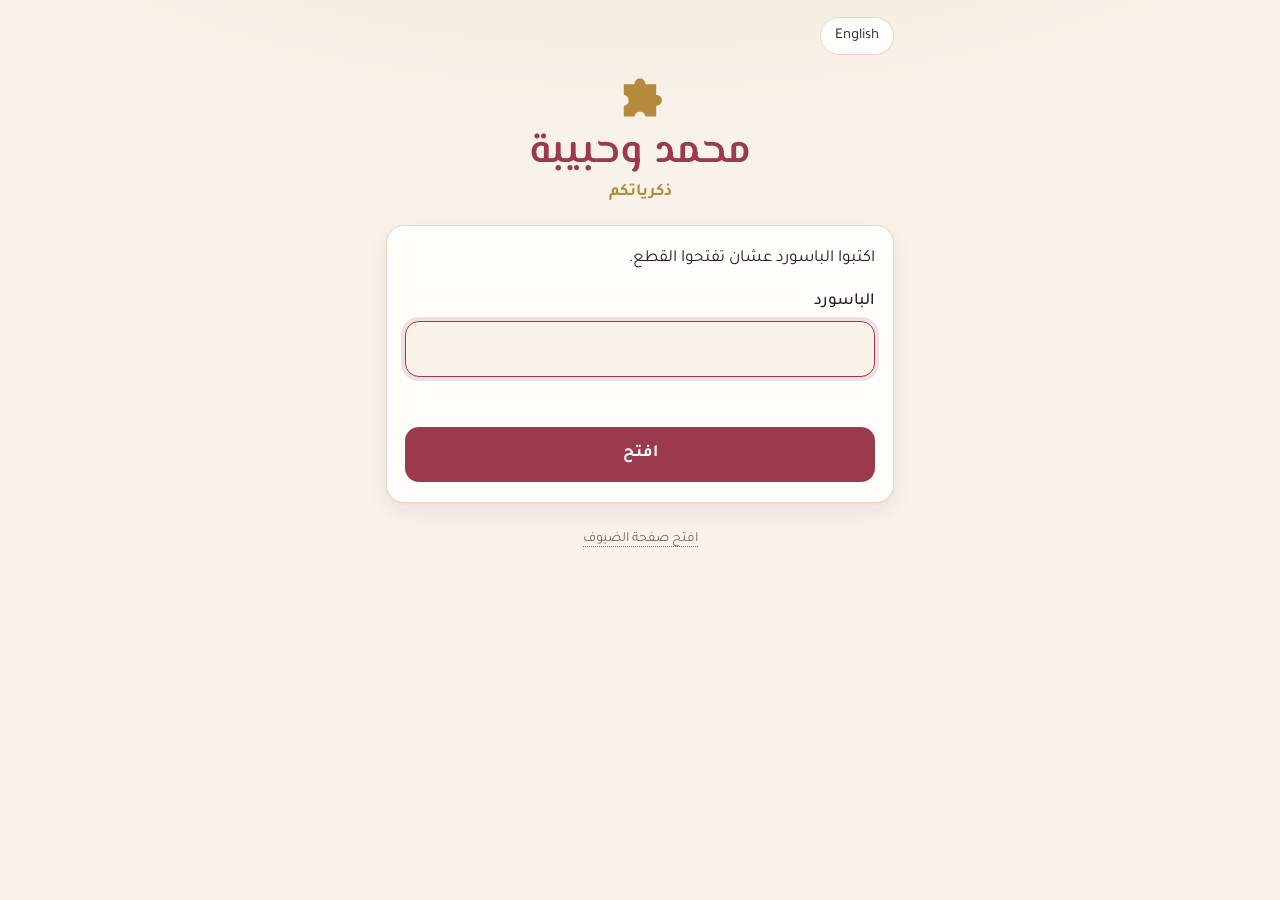
==== couple.html @ a531de99 "Add files via upload" ====
<!doctype html>
<html lang="ar" dir="rtl">
<head>
  <meta charset="utf-8">
  <meta name="viewport" content="width=device-width, initial-scale=1, viewport-fit=cover">
  <meta name="robots" content="noindex, nofollow">
  <title>Our Memories</title>
  <link rel="icon" href="data:image/svg+xml,%3Csvg xmlns='http://www.w3.org/2000/svg' viewBox='0 0 100 100'%3E%3Cpath fill='%239b3a4d' d='M20 30H40C40 16 60 16 60 30H80V50C94 50 94 70 80 70V90H60C60 78 40 78 40 90H20V70C32 70 32 50 20 50Z'/%3E%3C/svg%3E">
  <link rel="preconnect" href="https://fonts.googleapis.com">
  <link rel="preconnect" href="https://fonts.gstatic.com" crossorigin>
  <link href="https://fonts.googleapis.com/css2?family=Cormorant+Garamond:wght@600&family=El+Messiri:wght@600&family=Tajawal:wght@400;500;700&display=swap" rel="stylesheet">
  <link rel="stylesheet" href="app.css?v=1">
</head>
<body>
<div class="wrap">
  <div class="topbar">
    <button class="chip-btn" id="logout" data-t="cLogout" hidden></button>
    <button class="chip-btn" id="langBtn" data-t="langSwitch">English</button>
  </div>

  <header class="hero">
    <svg class="emblem" viewBox="0 0 100 100" aria-hidden="true"><path fill="currentColor" d="M20 30H40C40 16 60 16 60 30H80V50C94 50 94 70 80 70V90H60C60 78 40 78 40 90H20V70C32 70 32 50 20 50Z"/></svg>
    <h1 class="couple-names" data-couple></h1>
    <p class="app-title" data-t="cTitle"></p>
    <div class="progress-pill" id="progress" hidden>
      <span class="progress-bar"><i id="progressFill"></i></span>
      <span id="progressText"></span>
    </div>
  </header>

  <p class="notice" id="demoNote" hidden></p>
  <p class="notice err" id="offline" data-t="cOffline" hidden></p>

  <!-- login -->
  <section class="card" id="login" hidden>
    <p style="margin-top:0" data-t="cLoginSub"></p>
    <label class="field" for="pass" data-t="cPass"></label>
    <input class="input" id="pass" type="password" autocomplete="current-password" autocapitalize="none" autocorrect="off" spellcheck="false" dir="ltr">
    <div class="status bad" id="loginErr"></div>
    <div class="actions"><button class="btn btn-primary" id="loginBtn" data-t="cOpen"></button></div>
  </section>

  <!-- main -->
  <div id="main" hidden>
    <div class="tabs" role="tablist">
      <button role="tab" id="tabOpen" aria-selected="true" data-t="cOpenPiece"></button>
      <button role="tab" id="tabAll" aria-selected="false" data-t="cAll"></button>
    </div>

    <section id="viewOpen">
      <div class="card">
        <label class="field" for="num" data-t="cPieceNum"></label>
        <div class="row">
          <input class="input piece-input" id="num" inputmode="numeric" pattern="[0-9]*" autocomplete="off" maxlength="4" placeholder="#" style="font-size:28px">
          <button class="btn btn-primary" style="width:auto" id="numGo" data-t="cOpen"></button>
        </div>
      </div>
      <div id="memory"></div>
    </section>

    <section id="viewAll" hidden>
      <div class="card">
        <div class="grid" id="grid"></div>
      </div>
    </section>

    <div class="bar">
      <button class="btn btn-ghost btn-small" id="refresh">↻ <span data-t="cRefresh"></span></button>
      <button class="btn btn-soft btn-small" id="download">⬇ <span data-t="cDownload"></span></button>
    </div>
    <p class="status" id="dlStatus" style="text-align:center"></p>
  </div>

  <p class="foot"><a href="index.html?guest" data-t="cGuestPage"></a></p>
</div>

<!-- modal -->
<div class="sheet-back" id="modalBack" hidden><div class="modal" id="modal"></div></div>

<script src="config.js?v=1"></script>
<script src="i18n.js?v=1"></script>
<script src="api.js?v=1"></script>
<script src="couple.js?v=1"></script>
</body>
</html>
---- app.css ----
:root {
  --bg: #f8f2ea;
  --bg-2: #f1e7dc;
  --surface: #fffdfa;
  --ink: #2a1b1f;
  --muted: #7a666a;
  --line: #e6d8cc;
  --rose: #9b3a4d;
  --rose-ink: #ffffff;
  --rose-soft: #f4e2e1;
  --gold: #b48a3c;
  --gold-soft: #f3e8d2;
  --ok: #3f7d58;
  --err: #b0413e;
  --shadow: 0 1px 2px rgba(60, 30, 30, .06), 0 8px 24px rgba(60, 30, 30, .07);
  --radius: 18px;
  --font-body: "Tajawal", system-ui, -apple-system, "Segoe UI", sans-serif;
  --font-display: "Cormorant Garamond", Georgia, serif;
  color-scheme: light;
}
:root[lang="ar"] { --font-display: "El Messiri", "Tajawal", serif; }

@media (prefers-color-scheme: dark) {
  :root:not([data-theme="light"]) {
    --bg: #1b1416; --bg-2: #241a1d; --surface: #2a2023; --ink: #f4eae6; --muted: #b9a6a8;
    --line: #3d2f33; --rose: #d9798a; --rose-ink: #2a1418; --rose-soft: #3a2429; --gold: #d8b36a;
    --gold-soft: #3a3022; --ok: #7cc49a; --err: #ef8b86;
    --shadow: 0 1px 2px rgba(0,0,0,.3), 0 8px 24px rgba(0,0,0,.25);
    color-scheme: dark;
  }
}
:root[data-theme="dark"] {
  --bg: #1b1416; --bg-2: #241a1d; --surface: #2a2023; --ink: #f4eae6; --muted: #b9a6a8;
  --line: #3d2f33; --rose: #d9798a; --rose-ink: #2a1418; --rose-soft: #3a2429; --gold: #d8b36a;
  --gold-soft: #3a3022; --ok: #7cc49a; --err: #ef8b86; color-scheme: dark;
}

* { box-sizing: border-box; }
html { -webkit-text-size-adjust: 100%; }
body {
  margin: 0; min-height: 100dvh; background: var(--bg); color: var(--ink);
  font-family: var(--font-body); font-size: 17px; line-height: 1.55;
  background-image: radial-gradient(1200px 500px at 50% -200px, var(--bg-2), transparent 70%);
}
button, input, textarea { font: inherit; color: inherit; }
[hidden] { display: none !important; }

.wrap { max-width: 540px; margin: 0 auto; padding: 16px 16px 48px; }

/* ---------- header ---------- */
.topbar { display: flex; justify-content: space-between; align-items: center; gap: 8px; min-height: 40px; }
.chip-btn {
  border: 1px solid var(--line); background: var(--surface); border-radius: 999px;
  padding: 6px 14px; font-size: 15px; cursor: pointer; color: var(--ink);
}
.chip-btn:active { transform: scale(.97); }
.hero { text-align: center; padding: 12px 0 18px; }
.emblem { width: 54px; height: 54px; color: var(--gold); margin: 0 auto 6px; display: block; }
.couple-names {
  font-family: var(--font-display); font-weight: 600; font-size: clamp(30px, 8.5vw, 42px);
  line-height: 1.15; margin: 0; color: var(--rose); letter-spacing: .2px;
}
.app-title { margin: 4px 0 0; font-size: 15px; letter-spacing: .14em; text-transform: uppercase; color: var(--gold); font-weight: 700; }
:root[lang="ar"] .app-title { letter-spacing: 0; text-transform: none; font-size: 17px; }
.tagline { margin: 6px 0 0; color: var(--muted); }
.progress-pill {
  display: inline-flex; align-items: center; gap: 8px; margin-top: 12px; padding: 6px 14px;
  border-radius: 999px; background: var(--gold-soft); color: var(--ink); font-size: 15px; font-weight: 500;
}
.progress-bar { width: 70px; height: 6px; border-radius: 6px; background: color-mix(in srgb, var(--gold) 25%, transparent); overflow: hidden; }
.progress-bar > i { display: block; height: 100%; background: var(--gold); width: 0; transition: width .6s ease; }

.notice {
  border-radius: 14px; padding: 10px 14px; font-size: 15px; margin: 0 0 12px;
  background: var(--gold-soft); border: 1px solid color-mix(in srgb, var(--gold) 35%, transparent);
}
.notice.err { background: color-mix(in srgb, var(--err) 12%, var(--surface)); border-color: color-mix(in srgb, var(--err) 35%, transparent); }

/* ---------- cards & steps ---------- */
.card {
  background: var(--surface); border: 1px solid var(--line); border-radius: var(--radius);
  box-shadow: var(--shadow); padding: 20px 18px; margin-bottom: 14px;
}
.step-label { font-size: 13px; color: var(--muted); font-weight: 700; letter-spacing: .06em; text-transform: uppercase; margin: 0 0 2px; }
:root[lang="ar"] .step-label { letter-spacing: 0; text-transform: none; font-size: 14px; }
.card h2 { font-family: var(--font-display); font-size: 27px; font-weight: 600; margin: 0 0 14px; line-height: 1.2; }
:root[lang="ar"] .card h2 { font-size: 25px; }
.dots { display: flex; gap: 6px; justify-content: center; margin: 0 0 14px; }
.dots i { width: 8px; height: 8px; border-radius: 50%; background: var(--line); transition: all .3s; }
.dots i.on { background: var(--rose); width: 22px; border-radius: 6px; }

label.field { display: block; font-weight: 500; margin: 14px 0 6px; }
label.field:first-of-type { margin-top: 0; }
.input, textarea.input {
  width: 100%; border: 1.5px solid var(--line); background: var(--bg); border-radius: 14px;
  padding: 13px 14px; font-size: 18px; outline: none; transition: border-color .2s, box-shadow .2s;
}
.input:focus { border-color: var(--rose); box-shadow: 0 0 0 4px color-mix(in srgb, var(--rose) 15%, transparent); }
textarea.input { min-height: 140px; resize: vertical; line-height: 1.6; }
.piece-input { font-size: 34px; text-align: center; font-weight: 700; letter-spacing: .05em; padding: 10px; font-family: var(--font-body); }
.status { min-height: 24px; font-size: 15px; margin-top: 8px; color: var(--muted); }
.status.ok { color: var(--ok); font-weight: 500; }
.status.bad { color: var(--err); }
.link-btn { background: none; border: 0; color: var(--rose); padding: 10px 0 0; cursor: pointer; font-weight: 500; font-size: 16px; }
.row { display: flex; gap: 10px; align-items: center; }
.row > .input { flex: 1; }

.btn {
  display: inline-flex; align-items: center; justify-content: center; gap: 8px; border: 0; cursor: pointer;
  border-radius: 14px; padding: 14px 20px; font-size: 17px; font-weight: 700; min-height: 52px;
  transition: transform .1s, opacity .2s, background .2s;
}
.btn:active { transform: scale(.98); }
.btn[disabled] { opacity: .5; cursor: default; }
.btn-primary { background: var(--rose); color: var(--rose-ink); width: 100%; }
.btn-soft { background: var(--rose-soft); color: var(--rose); }
.btn-ghost { background: transparent; color: var(--muted); border: 1.5px solid var(--line); }
.btn-small { min-height: 40px; padding: 8px 14px; font-size: 15px; border-radius: 12px; }
.actions { display: flex; gap: 10px; margin-top: 18px; }
.actions .btn-primary { flex: 1; }

/* side choice */
.sides { display: grid; grid-template-columns: repeat(3, 1fr); gap: 8px; }
.side-opt {
  display: flex; flex-direction: column; align-items: center; gap: 4px; padding: 12px 6px; cursor: pointer;
  border: 1.5px solid var(--line); background: var(--bg); border-radius: 14px; font-weight: 500; font-size: 15px; line-height: 1.3; text-align: center;
}
.side-opt .ico { font-size: 24px; }
.side-opt[aria-pressed="true"] { border-color: var(--rose); background: var(--rose-soft); color: var(--rose); font-weight: 700; }
.qopt .cat { display: inline-block; margin-bottom: 4px; font-size: 12px; background: var(--gold-soft); }
.sheet-cat { position: sticky; top: 0; background: var(--surface); padding: 12px 18px 8px; margin: 0 -14px 4px; z-index: 1; box-shadow: 0 6px 8px -6px rgba(0,0,0,.08); }
.sheet-body { padding-top: 0 !important; }

/* mode choice */
.choice {
  display: flex; gap: 14px; align-items: flex-start; width: 100%; text-align: start; padding: 16px;
  border: 1.5px solid var(--line); background: var(--bg); border-radius: 16px; margin-bottom: 10px; cursor: pointer;
  transition: border-color .2s, background .2s;
}
.choice .ico { font-size: 26px; line-height: 1; margin-top: 2px; }
.choice b { display: block; font-size: 18px; }
.choice span { color: var(--muted); font-size: 15px; }
.choice[aria-pressed="true"] { border-color: var(--rose); background: var(--rose-soft); }

/* question */
.qcard {
  position: relative; border-radius: 16px; padding: 20px 18px 16px; margin-top: 4px;
  background: linear-gradient(160deg, var(--gold-soft), var(--rose-soft)); border: 1px solid var(--line);
}
.cat { display: inline-block; font-size: 13px; font-weight: 700; padding: 3px 10px; border-radius: 999px; background: var(--surface); color: var(--gold); }
.qtext { font-family: var(--font-display); font-size: 25px; line-height: 1.3; margin: 10px 0 14px; font-weight: 600; }
:root[lang="ar"] .qtext { font-size: 23px; line-height: 1.5; }
.qtext.swap { animation: swap .35s ease; }
@keyframes swap { from { opacity: 0; transform: translateY(6px); } to { opacity: 1; transform: none; } }
.qbtns { display: flex; gap: 8px; flex-wrap: wrap; }

.mini-q { background: var(--bg); border: 1px dashed var(--line); border-radius: 14px; padding: 12px 14px; margin-bottom: 16px; }
.mini-q .qtext { font-size: 20px; margin: 4px 0 0; }
.mini-q-head { display: flex; justify-content: space-between; align-items: center; gap: 8px; }

/* section blocks in step 3 */
.block { border-top: 1px solid var(--line); padding-top: 16px; margin-top: 18px; }
.block:first-of-type { border-top: 0; padding-top: 0; margin-top: 0; }
.block-head { display: flex; justify-content: space-between; align-items: baseline; gap: 8px; margin-bottom: 8px; }
.block-head b { font-size: 18px; }
.opt { font-size: 13px; color: var(--muted); }
.hint { color: var(--muted); font-size: 15px; margin: 0 0 10px; }

/* recorder */
.rec { display: flex; align-items: center; gap: 12px; flex-wrap: wrap; }
.rec-btn {
  width: 64px; height: 64px; border-radius: 50%; border: 0; background: var(--rose); color: var(--rose-ink);
  display: grid; place-items: center; cursor: pointer; flex: none; box-shadow: 0 4px 14px color-mix(in srgb, var(--rose) 35%, transparent);
}
.rec-btn svg { width: 28px; height: 28px; }
.rec-btn.live { animation: pulse 1.4s infinite; }
@keyframes pulse { 0% { box-shadow: 0 0 0 0 color-mix(in srgb, var(--rose) 45%, transparent); } 100% { box-shadow: 0 0 0 18px transparent; } }
.rec-info { flex: 1; min-width: 140px; }
.rec-time { font-variant-numeric: tabular-nums; font-weight: 700; font-size: 18px; }
.meter { display: flex; gap: 3px; align-items: center; height: 26px; margin-top: 4px; }
.meter i { width: 4px; border-radius: 3px; background: var(--rose); height: 4px; transition: height .08s; }
audio { width: 100%; margin-top: 4px; }
.rec-done { display: flex; flex-direction: column; gap: 8px; width: 100%; }

/* photo */
.photo-preview { width: 100%; border-radius: 14px; display: block; margin-bottom: 10px; border: 1px solid var(--line); }
.cam {
  position: fixed; inset: 0; background: #000; z-index: 50; display: flex; flex-direction: column;
}
.cam video { flex: 1; width: 100%; object-fit: cover; min-height: 0; }
.cam video.mirror { transform: scaleX(-1); }
.cam-bar { display: flex; justify-content: space-around; align-items: center; padding: 18px 16px calc(18px + env(safe-area-inset-bottom)); background: #000; }
.cam-bar .chip-btn { background: rgba(255,255,255,.12); color: #fff; border-color: rgba(255,255,255,.25); }
.shutter { width: 74px; height: 74px; border-radius: 50%; border: 5px solid #fff; background: rgba(255,255,255,.25); cursor: pointer; }
.shutter:active { background: #fff; }
.flash { position: fixed; inset: 0; background: #fff; z-index: 60; pointer-events: none; animation: flash .35s ease forwards; }
@keyframes flash { from { opacity: .9; } to { opacity: 0; } }

/* sheet (all questions) */
.sheet-back { position: fixed; inset: 0; background: rgba(20, 10, 12, .45); z-index: 40; display: flex; align-items: flex-end; justify-content: center; }
.sheet {
  background: var(--surface); width: 100%; max-width: 560px; max-height: 86dvh; border-radius: 22px 22px 0 0;
  display: flex; flex-direction: column; animation: up .25s ease;
}
@keyframes up { from { transform: translateY(40px); opacity: 0; } to { transform: none; opacity: 1; } }
.sheet-head { display: flex; justify-content: space-between; align-items: center; padding: 16px 18px 10px; border-bottom: 1px solid var(--line); }
.sheet-head h3 { margin: 0; font-size: 20px; font-family: var(--font-display); }
.sheet-body { overflow-y: auto; padding: 8px 14px calc(20px + env(safe-area-inset-bottom)); }
.sheet-cat { margin: 16px 4px 8px; font-weight: 700; color: var(--gold); font-size: 15px; }
.qopt {
  display: block; width: 100%; text-align: start; border: 1.5px solid var(--line); background: var(--bg);
  border-radius: 14px; padding: 12px 14px; margin-bottom: 8px; cursor: pointer; font-size: 16px; line-height: 1.45;
}
.qopt[aria-pressed="true"] { border-color: var(--rose); background: var(--rose-soft); font-weight: 500; }

/* done */
.done { text-align: center; padding: 30px 20px; }
.done .big-num {
  width: 110px; height: 110px; margin: 6px auto 14px; display: grid; place-items: center; color: var(--rose-ink);
  font-size: 44px; font-weight: 700; position: relative;
}
.done .big-num svg { position: absolute; inset: 0; width: 100%; height: 100%; color: var(--rose); }
.done .big-num span { position: relative; line-height: 1; }
.done .big-num span.long { font-size: 30px; }
.done h2 { margin-bottom: 8px; }
.done p { margin: 0 0 8px; }
.done .soft { color: var(--muted); font-style: italic; }

.sending { text-align: center; padding: 8px 0 0; color: var(--muted); font-size: 15px; }
.upbar { height: 6px; border-radius: 6px; background: var(--line); overflow: hidden; margin-top: 8px; }
.upbar > i { display: block; height: 100%; width: 0; background: var(--rose); transition: width .2s; }

.foot { text-align: center; margin-top: 26px; font-size: 14px; }
.foot a { color: var(--muted); text-decoration: none; border-bottom: 1px dotted var(--muted); }

.shake { animation: shake .35s; }
@keyframes shake { 25% { transform: translateX(-6px); } 75% { transform: translateX(6px); } }

/* ---------- couple page ---------- */
.tabs { display: flex; background: var(--bg-2); border-radius: 14px; padding: 4px; margin-bottom: 14px; }
.tabs button { flex: 1; border: 0; background: transparent; border-radius: 11px; padding: 10px; font-weight: 700; cursor: pointer; color: var(--muted); }
.tabs button[aria-selected="true"] { background: var(--surface); color: var(--rose); box-shadow: var(--shadow); }
.grid { display: grid; grid-template-columns: repeat(auto-fill, minmax(52px, 1fr)); gap: 8px; }
.cell {
  aspect-ratio: 1; border-radius: 12px; border: 1.5px dashed var(--line); background: transparent; color: var(--muted);
  font-weight: 700; cursor: pointer; font-size: 16px; display: grid; place-items: center; position: relative; padding: 0;
}
.cell.full { border: 0; background: var(--rose); color: var(--rose-ink); }
.cell .dot { position: absolute; bottom: 5px; font-size: 9px; letter-spacing: 1px; opacity: .85; }
.memory .m-num { display: inline-flex; align-items: center; gap: 8px; color: var(--gold); font-weight: 700; font-size: 15px; }
.memory .m-from { font-family: var(--font-display); font-size: 28px; font-weight: 600; color: var(--rose); margin: 4px 0 12px; line-height: 1.2; }
.memory .m-q { background: var(--gold-soft); border-radius: 12px; padding: 10px 14px; margin-bottom: 14px; font-weight: 500; }
.memory .m-q small { display: block; color: var(--gold); font-weight: 700; font-size: 13px; }
.memory .m-msg { white-space: pre-wrap; font-size: 19px; line-height: 1.7; margin: 0 0 14px; }
.memory .m-photo { width: 100%; border-radius: 14px; display: block; margin: 0 0 12px; }
.memory .m-time { color: var(--muted); font-size: 14px; margin-top: 10px; }
.nav { display: flex; gap: 10px; justify-content: space-between; margin-top: 14px; }
.nav .btn { flex: 1; }
.tools { display: flex; gap: 8px; flex-wrap: wrap; margin-top: 14px; padding-top: 14px; border-top: 1px solid var(--line); }
.toast {
  position: fixed; bottom: calc(20px + env(safe-area-inset-bottom)); left: 50%; transform: translateX(-50%);
  background: var(--ink); color: var(--bg); padding: 10px 18px; border-radius: 999px; z-index: 70; font-size: 15px;
  box-shadow: var(--shadow); animation: up .25s ease; max-width: calc(100% - 32px); text-align: center;
}
.modal { background: var(--surface); border-radius: 20px; padding: 20px; width: calc(100% - 32px); max-width: 420px; margin: auto; align-self: center; }
.modal p { margin: 0 0 12px; }
.bar { display: flex; gap: 8px; flex-wrap: wrap; justify-content: center; margin-top: 18px; }

/* ---------- how it works, suggestion, relaxed hint, couple's thank-you ---------- */
ol.how { list-style: none; margin: 0 0 18px; padding: 14px 14px; display: grid; gap: 10px; background: var(--bg); border-radius: 14px; border: 1px dashed var(--line); }
ol.how li { display: flex; gap: 12px; align-items: flex-start; font-size: 16px; line-height: 1.5; }
ol.how .n { flex: none; width: 26px; height: 26px; border-radius: 50%; background: var(--rose); color: var(--rose-ink); font-weight: 700; font-size: 14px; display: grid; place-items: center; margin-top: 1px; }
ol.how.big { background: transparent; border: 0; padding: 8px 4px 4px; gap: 16px; }
ol.how.big li { font-size: 18px; }
ol.how.big .n { width: 32px; height: 32px; font-size: 16px; }
.suggest { display: flex; gap: 12px; align-items: flex-start; margin-top: 10px; padding: 12px 14px; border-radius: 14px; background: var(--gold-soft); font-size: 15px; line-height: 1.5; }
.suggest .bulb { font-size: 22px; line-height: 1.3; }
.suggest p { margin: 0 0 8px; }
.relax { margin: 0 0 14px; padding: 12px 14px; border-radius: 14px; background: var(--rose-soft); color: var(--ink); font-size: 16px; line-height: 1.55; }
.thanks { margin: 18px 0 6px; padding: 18px 16px; border-radius: 16px; background: linear-gradient(160deg, var(--gold-soft), var(--rose-soft)); border: 1px solid var(--line); text-align: center; }
.thanks p { margin: 0; font-size: 17px; line-height: 1.7; }
.thanks .sign { margin-top: 8px; font-family: var(--font-display); font-size: 26px; color: var(--rose); line-height: 1.2; }
.done .big-num span { }
#helpBtn b { display: inline-grid; place-items: center; width: 20px; height: 20px; border-radius: 50%; background: var(--rose); color: var(--rose-ink); font-size: 13px; vertical-align: middle; }
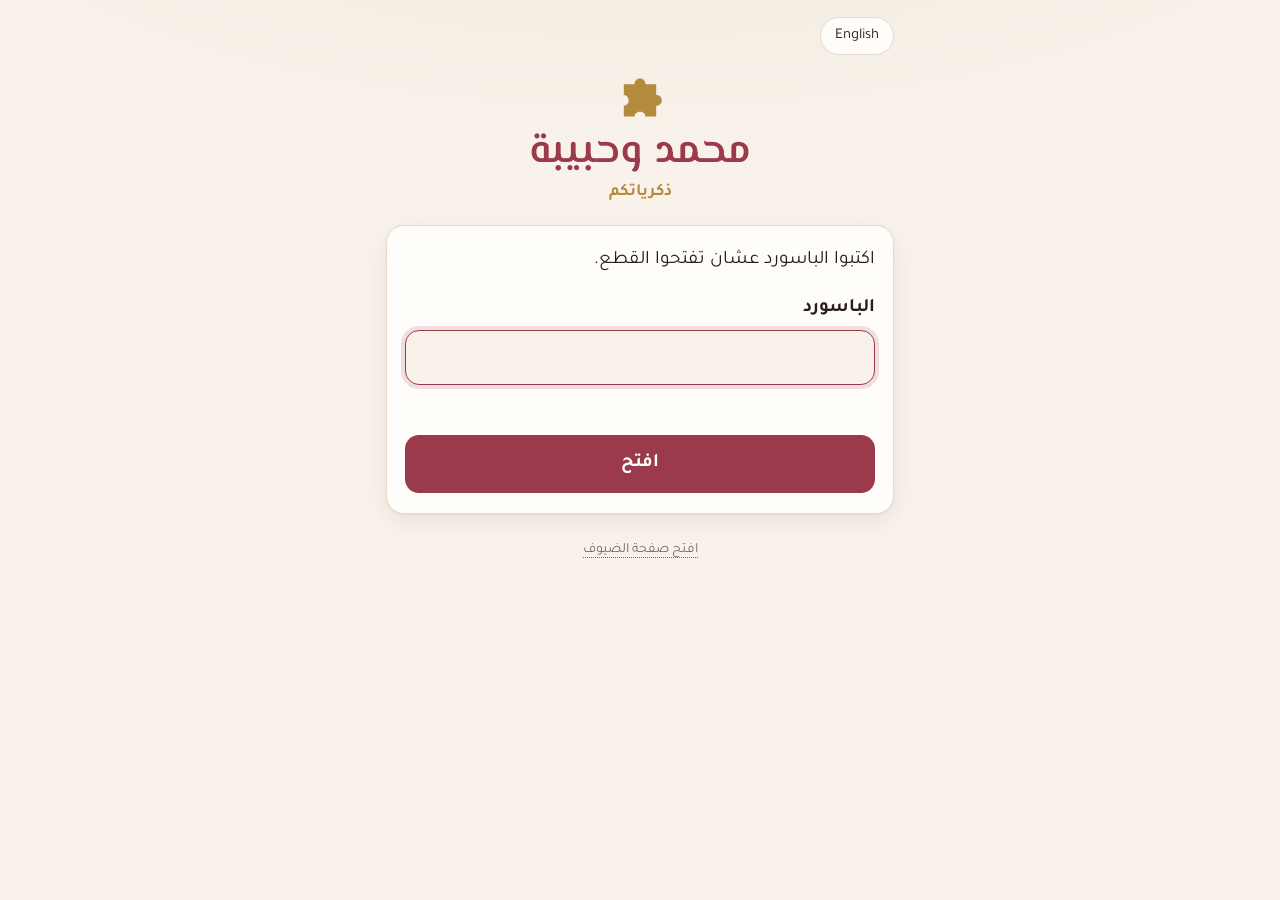
==== commit e990da03: "Add files via upload" ====
--- a/couple.html
+++ b/couple.html
@@ -9,7 +9,7 @@
   <link rel="preconnect" href="https://fonts.googleapis.com">
   <link rel="preconnect" href="https://fonts.gstatic.com" crossorigin>
   <link href="https://fonts.googleapis.com/css2?family=Cormorant+Garamond:wght@600&family=El+Messiri:wght@600&family=Tajawal:wght@400;500;700&display=swap" rel="stylesheet">
-  <link rel="stylesheet" href="app.css?v=1">
+  <link rel="stylesheet" href="app.css?v=2">
 </head>
 <body>
 <div class="wrap">
@@ -77,9 +77,9 @@
 <!-- modal -->
 <div class="sheet-back" id="modalBack" hidden><div class="modal" id="modal"></div></div>
 
-<script src="config.js?v=1"></script>
-<script src="i18n.js?v=1"></script>
-<script src="api.js?v=1"></script>
-<script src="couple.js?v=1"></script>
+<script src="config.js?v=2"></script>
+<script src="i18n.js?v=2"></script>
+<script src="api.js?v=2"></script>
+<script src="couple.js?v=2"></script>
 </body>
 </html>
--- a/app.css
+++ b/app.css
@@ -282,3 +282,38 @@
 .thanks .sign { margin-top: 8px; font-family: var(--font-display); font-size: 26px; color: var(--rose); line-height: 1.2; }
 .done .big-num span { }
 #helpBtn b { display: inline-grid; place-items: center; width: 20px; height: 20px; border-radius: 50%; background: var(--rose); color: var(--rose-ink); font-size: 13px; vertical-align: middle; }
+
+/* ---------- v2: clearer steps for everyone (and bigger in Arabic) ---------- */
+.how-box { margin: 0 0 20px; padding: 14px 14px 10px; background: var(--gold-soft); border-radius: 16px; }
+.how-head { margin: 0 0 8px; font-weight: 700; color: var(--rose); font-size: 15px; letter-spacing: .04em; }
+.how-box ol.how { background: transparent; border: 0; padding: 0; margin: 0; gap: 12px; }
+ol.how li { align-items: center; }
+ol.how .hi { flex: none; font-size: 22px; line-height: 1; }
+ol.how small { display: block; color: var(--muted); font-size: 14px; }
+.fhint { margin: -2px 0 8px; font-size: 14px; color: var(--muted); line-height: 1.5; }
+.fhint.center { text-align: center; margin: 14px 0 0; }
+.suggest { display: block; }
+.sg-text { margin: 0 0 8px; font-weight: 500; }
+.sg-rows { display: grid; gap: 8px; }
+.sg-row { display: flex; align-items: center; justify-content: space-between; gap: 10px; background: var(--surface); border-radius: 12px; padding: 8px 10px; }
+.sg-row span { font-weight: 700; }
+.sg-note { margin: 8px 0 0; font-size: 14px; color: var(--muted); }
+.pick { border: 2px solid var(--line); border-radius: 18px; padding: 14px; background: var(--surface); }
+.pick-head { display: flex; align-items: center; gap: 10px; margin-bottom: 10px; font-size: 18px; }
+.pick-head .ico { font-size: 26px; }
+.pick .qcard { margin: 0 0 12px; }
+.pick-sub { margin: 0 0 12px; color: var(--muted); }
+.btn-block { width: 100%; }
+.or-sep { display: flex; align-items: center; gap: 12px; margin: 14px 0; color: var(--rose); font-weight: 700; font-size: 18px; }
+.or-sep::before, .or-sep::after { content: ""; flex: 1; height: 2px; background: var(--line); border-radius: 2px; }
+.or-sep span { padding: 2px 14px; border: 2px solid var(--rose); border-radius: 999px; }
+/* Arabic: most guests choosing it are older, so everything is a little bigger */
+:root[lang="ar"] body { font-size: 19px; }
+:root[lang="ar"] .fhint { font-size: 16px; color: var(--ink); opacity: .8; }
+:root[lang="ar"] .btn { font-size: 19px; }
+:root[lang="ar"] ol.how li { font-size: 18px; }
+:root[lang="ar"] .pick-head { font-size: 20px; }
+:root[lang="ar"] label.field { font-size: 19px; font-weight: 700; }
+:root[lang="ar"] .side-opt { font-size: 17px; }
+.sg-row .btn { flex: none; white-space: nowrap; }
+.sg-row span { min-width: 0; }
